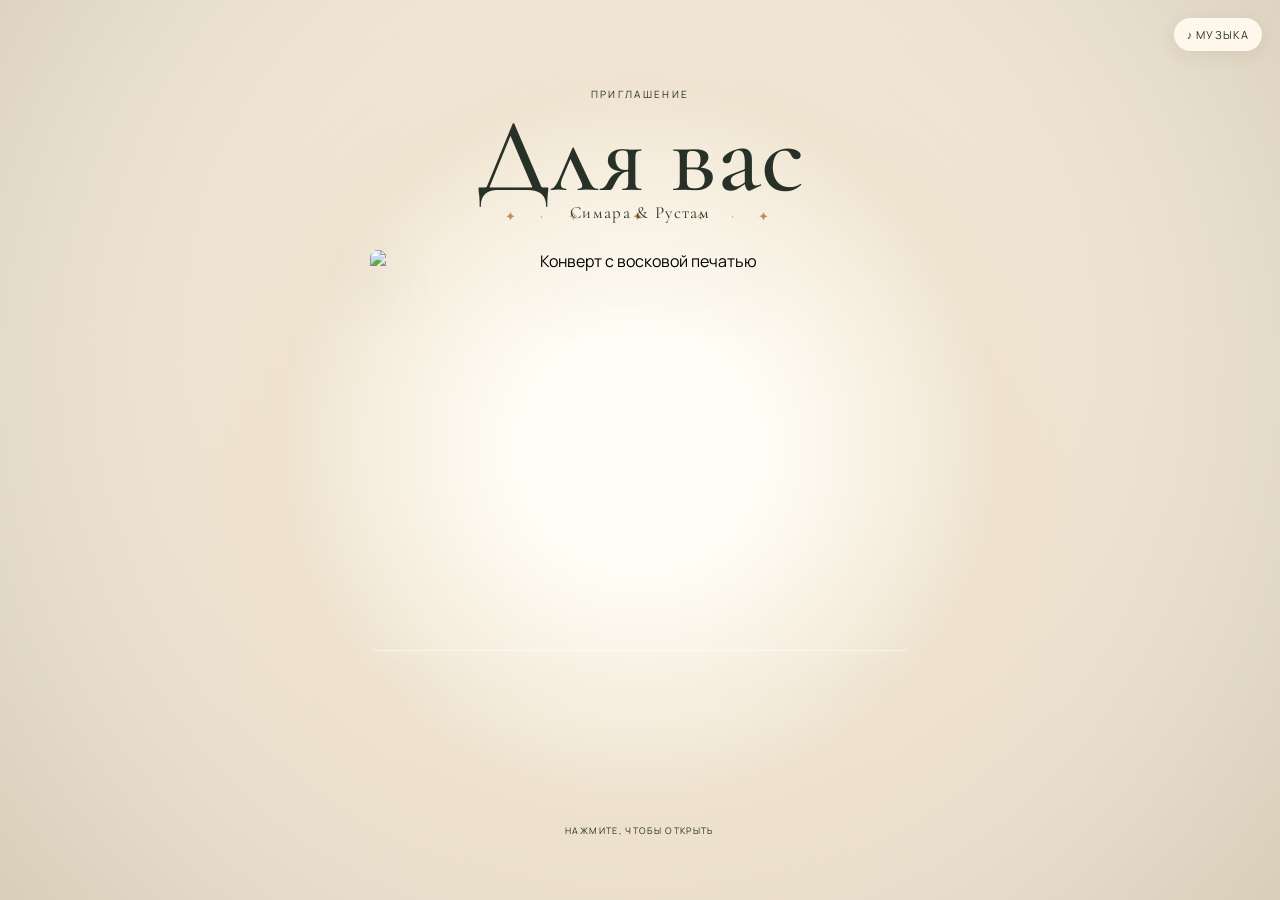
==== index.html @ 1f6d15ac "Add files via upload" ====
<!doctype html>
<html lang="ru">
<head>
    <meta charset="utf-8">
    <meta name="viewport" content="width=device-width,initial-scale=1">
    <meta name="theme-color" content="#f5f0e8">
    <title>Симара & Рустам</title>
    <link rel="preconnect" href="https://fonts.googleapis.com">
    <link rel="preconnect" href="https://fonts.gstatic.com" crossorigin>
    <link href="https://fonts.googleapis.com/css2?family=Cormorant+Garamond:ital,wght@0,400;0,500;0,600;1,400&family=Manrope:wght@400;500&display=swap" rel="stylesheet">
    <link rel="stylesheet" href="styles.css">
    <style>
        /* Глобальные адаптивные настройки */
        * {
            box-sizing: border-box;
        }
        
        .event-details {
            background: linear-gradient(135deg, rgba(245, 240, 232, 0.95), rgba(232, 224, 214, 0.95));
            border-radius: 20px;
            padding: 2.5rem 2rem;
            margin: 1.5rem auto;
            max-width: 500px;
            width: 90%;
            border: 2px solid #d4c5b5;
            box-shadow: 0 8px 32px rgba(0, 0, 0, 0.08);
            position: relative;
        }
        .event-details::before {
            content: '✦';
            position: absolute;
            top: -15px;
            left: 50%;
            transform: translateX(-50%);
            background: #f5f0e8;
            padding: 0 15px;
            font-size: 24px;
            color: #b8a89a;
        }
        .event-item {
            padding: 0.8rem 0;
            border-bottom: 1px solid rgba(184, 168, 154, 0.2);
        }
        .event-item:last-child {
            border-bottom: none;
        }
        .event-label {
            font-family: 'Manrope', sans-serif;
            font-size: 11px;
            letter-spacing: 2px;
            text-transform: uppercase;
            color: #9a8a7a;
            display: block;
            margin-bottom: 0.2rem;
        }
        .event-date {
            font-size: 1.4rem;
            font-weight: 500;
            color: #2c2420;
            display: block;
        }
        .event-time {
            font-size: 1.1rem;
            font-weight: 400;
            color: #5a4e42;
            display: inline-block;
            margin-right: 12px;
        }
        .event-place {
            font-size: 1.1rem;
            font-weight: 400;
            color: #5a4e42;
            display: inline-block;
        }
        .event-divider {
            display: block;
            text-align: center;
            font-size: 20px;
            color: #d4c5b5;
            margin: 0.2rem 0;
            letter-spacing: 8px;
        }
        .family-name {
            font-size: 1.6rem;
            font-weight: 500;
            color: #2c2420;
            text-align: center;
            padding-top: 0.8rem;
            margin-top: 0.8rem;
            border-top: 2px solid #d4c5b5;
            letter-spacing: 1px;
            font-family: 'Cormorant Garamond', serif;
            font-style: italic;
        }
        .family-name span {
            color: #b8a89a;
            font-weight: 300;
        }

        /* Секция с обращением — адаптивная и по центру */
        .evening-section {
            display: flex;
            align-items: center;
            justify-content: center;
            min-height: 70vh;
            width: 100%;
            padding: 2rem;
            position: relative;
        }
        .evening-section .bg-img {
            position: absolute;
            inset: 0;
            width: 100%;
            height: 100%;
            object-fit: cover;
            z-index: 0;
        }
        .evening-section .veil-overlay {
            position: absolute;
            inset: 0;
            background: rgba(40, 30, 20, 0.5);
            z-index: 1;
        }
        .center-message {
            max-width: 580px;
            width: 100%;
            padding: 2.5rem 2rem 2rem;
            background: rgba(255, 248, 240, 0.10);
            backdrop-filter: blur(4px);
            -webkit-backdrop-filter: blur(4px);
            border-radius: 28px;
            border: 1px solid rgba(255, 248, 240, 0.12);
            text-align: center;
            margin: 0 auto;
            position: relative;
            z-index: 2;
        }
        .center-message .label {
            font-family: 'Manrope', sans-serif;
            font-size: 12px;
            letter-spacing: 4px;
            text-transform: uppercase;
            color: rgba(255, 248, 240, 0.5);
            display: block;
            margin-bottom: 0.8rem;
        }
        .center-message p {
            font-family: 'Manrope', sans-serif;
            font-size: 1.05rem;
            color: rgba(255, 248, 240, 0.85);
            line-height: 1.9;
            font-weight: 300;
            letter-spacing: 0.3px;
            margin: 0.6rem 0;
        }
        .center-message .quote {
            font-family: 'Cormorant Garamond', serif;
            font-size: 1.8rem;
            font-style: italic;
            color: #f5f0e8;
            display: block;
            margin: 1rem 0 0.8rem;
            letter-spacing: 2px;
            line-height: 1.3;
        }
        .center-message .divider-line {
            display: block;
            color: rgba(255, 248, 240, 0.2);
            font-size: 1.2rem;
            letter-spacing: 10px;
            margin: 0.8rem 0;
        }
        .center-message .final-line {
            font-size: 0.95rem;
            opacity: 0.7;
            margin-top: 0.4rem;
        }

        /* АДАПТАЦИЯ ПОД ТЕЛЕФОН */
        @media (max-width: 600px) {
            .event-details {
                padding: 1.8rem 1.2rem;
                width: 95%;
            }
            .event-date {
                font-size: 1.2rem;
            }
            .event-time, .event-place {
                font-size: 1rem;
                display: block;
                margin-right: 0;
            }
            .family-name {
                font-size: 1.3rem;
            }
            
            .evening-section {
                min-height: 60vh;
                padding: 1rem;
            }
            .center-message {
                padding: 1.5rem 1.2rem 1.2rem;
                border-radius: 20px;
            }
            .center-message p {
                font-size: 0.95rem;
                line-height: 1.7;
            }
            .center-message .quote {
                font-size: 1.4rem;
                margin: 0.6rem 0;
            }
            .center-message .label {
                font-size: 10px;
                letter-spacing: 3px;
            }
            .center-message .divider-line {
                font-size: 1rem;
                letter-spacing: 6px;
            }
            .center-message .final-line {
                font-size: 0.9rem;
            }
            
            .photos figure {
                flex: 1 1 100%;
                max-width: 100%;
            }
            .photos figure img {
                height: 180px;
            }
            .copy h2 {
                font-size: 2rem !important;
            }
            .final-copy h2 {
                font-size: 2.2rem !important;
            }
            .wish-card {
                padding: 2rem 1.2rem !important;
            }
            .details p {
                font-size: 1rem !important;
            }
        }

        @media (max-width: 400px) {
            .center-message p {
                font-size: 0.85rem;
            }
            .center-message .quote {
                font-size: 1.2rem;
            }
            .event-date {
                font-size: 1rem;
            }
            .family-name {
                font-size: 1.1rem;
            }
        }
    </style>
</head>
<body>
    <button class="music" id="music" aria-label="Включить музыку">♪ <span>музыка</span></button>
    <main>
        <section class="hero">
            <div class="glow"></div>
            <div class="flora left"></div>
            <div class="flora right"></div>
            <div class="stars" aria-hidden="true">✦　·　✧　·　✦　·　✧　·　✦</div>
            <header>
                <span>приглашение</span>
                <h1>Для вас</h1>
                <p>Симара &amp; Рустам</p>
            </header>
            <button class="envelope" id="open" aria-label="Открыть приглашение">
                <img src="assets/navy-envelope.jpg" alt="Конверт с восковой печатью">
            </button>
            <small>нажмите, чтобы открыть</small>
        </section>

        <div id="story" hidden>
            <section class="scene opening">
                <img src="assets/golden-light.jpg" alt="Солнечный свет в высоких окнах">
                <div class="veil"></div>
                <div class="copy reveal">
                    <span>один особенный вечер</span>
                    <h2>Есть мгновения,<br><i>которые остаются<br>в сердце навсегда.</i></h2>
                    <p>И этот вечер мы мечтаем разделить с вами.</p>
                </div>
            </section>

            <section class="scene stairs">
                <img src="assets/grand-staircase.jpg" alt="Парадная лестница дворца">
                <div class="veil"></div>
                <div class="copy right reveal">
                    <span>следуйте за светом</span>
                    <h2>Вас ждёт<br><i>наша история.</i></h2>
                </div>
            </section>

            <section class="details reveal">
                <span>с любовью</span>
                <h2>Дорогие наши,</h2>
                <p>Мы приглашаем вас быть рядом<br>в дни, которые станут началом<br>нашей новой главы.</p>
                
                <div class="event-details">
                    <div class="event-item">
                        <span class="event-label">✦ Вечер</span>
                        <span class="event-date">19 сентября 2026</span>
                        <span class="event-time">9:00</span>
                        <span class="event-place">Тарбхонаи Шохон</span>
                    </div>
                    
                    <div class="event-divider">· ✦ ·</div>
                    
                    <div class="event-item">
                        <span class="event-label">✦ Свадьба</span>
                        <span class="event-date">22 сентября 2026</span>
                        <span class="event-time">18:00</span>
                        <span class="event-place">Тарбхонаи Зарафшон</span>
                    </div>
                    
                    <div class="family-name">
                        Оилаи Тураевхо <span>&</span> Махмудовхо
                    </div>
                </div>
                
                <b>✦</b>
            </section>

            <!-- СЕКЦИЯ С ОБРАЩЕНИЕМ — АДАПТИВНАЯ -->
            <section class="scene evening even-section" style="display:flex; align-items:center; justify-content:center; min-height:70vh; padding:2rem; position:relative;">
                <img src="assets/reception.jpg" alt="Свадебный ужин в саду" style="position:absolute; inset:0; width:100%; height:100%; object-fit:cover; z-index:0;">
                <div style="position:absolute; inset:0; background:rgba(40,30,20,0.5); z-index:1;"></div>
                
                <div class="center-message" style="position:relative; z-index:2;">
                    <span class="label">для вас</span>
                    <p>В этот вечер не будет строгих правил.<br>Будет только свет, тепло и искренность.</p>
                    <span class="quote">«Самое важное — это вы рядом»</span>
                    <p>Мы хотим, чтобы каждый из вас чувствовал себя<br>не просто гостем, а частью нашей большой истории.</p>
                    <span class="divider-line">— ✦ —</span>
                    <p class="final-line">Приходите с открытым сердцем —<br>остальное сделает этот вечер.</p>
                </div>
            </section>
            <!-- КОНЕЦ СЕКЦИИ С ОБРАЩЕНИЕМ -->

            <section class="gallery">
                <div class="reveal">
                    <span>воспоминания</span>
                    <h2>Наша маленькая<br><i>история любви</i></h2>
                </div>
                <div class="photos">
                    <figure><img src="assets/couple.jpg" alt="Пара в саду"><figcaption>вместе — всегда</figcaption></figure>
                    <figure><img src="assets/golden-light.jpg" alt="Золотой свет"><figcaption>свет нашего дня</figcaption></figure>
                    <figure><img src="assets/reception.jpg" alt="Вечерняя площадка"><figcaption>вечер для близких</figcaption></figure>
                </div>
            </section>

            <section class="wish">
                <div class="wish-card reveal">
                    <span>пожелание для вас</span>
                    <h2>Пусть в этот вечер<br><i>всё будет о любви.</i></h2>
                    <p>О тёплых объятиях, искренних словах, смехе до слёз и воспоминаниях, к которым захочется возвращаться снова и снова.</p>
                    <b>Симара &amp; Рустам</b>
                </div>
            </section>

            <section class="final">
                <img src="assets/couple.jpg" alt="Симара и Рустам">
                <div class="final-shade"></div>
                <div class="final-copy reveal">
                    <span>до скорой встречи</span>
                    <h2>Будем ждать<br><i>вас.</i></h2>
                    <button id="rsvp">Подтвердить присутствие</button>
                    <small>Пожалуйста, сообщите нам до 10 сентября</small>
                </div>
            </section>
        </div>
    </main>

    <dialog id="dialog">
        <button class="close">×</button>
        <span>Спасибо</span>
        <h2>До встречи!</h2>
        <p>Мы будем очень рады разделить этот день с вами.</p>
        <a href="mailto:hello@example.com?subject=Подтверждение%20присутствия">Написать нам</a>
    </dialog>

    <script src="script.js"></script>
</body>
</html>
---- styles.css ----
:root{--ink:#283127;--cream:#f5f0e8;--gold:#bc9056;--serif:'Cormorant Garamond',Georgia,serif;--sans:Manrope,Arial,sans-serif}*{box-sizing:border-box}body{margin:0;background:var(--cream);color:var(--ink);font-family:var(--sans)}button{font:inherit}.music{position:fixed;z-index:30;right:18px;top:18px;border:0;border-radius:20px;padding:9px 13px;background:#fffaf0e8;color:var(--ink);font-size:11px;letter-spacing:.1em;text-transform:uppercase;cursor:pointer;box-shadow:0 4px 18px #55452a16}.music.playing{color:#a36f2e}.hero{min-height:100svh;position:relative;display:grid;place-items:center;overflow:hidden;background:linear-gradient(140deg,#f7f4eb,#e8e0d1)}.glow{position:absolute;width:110vmax;height:110vmax;border-radius:50%;background:radial-gradient(circle,#fffdf5 0 12%,#e9d9bd80 36%,transparent 65%);animation:breathe 9s ease-in-out infinite}.flora{position:absolute;width:46vw;max-width:440px;height:72%;bottom:-12%;background:url('assets/green-wallpaper.jpg') bottom/cover;opacity:.82;filter:saturate(.75);mask-image:radial-gradient(ellipse at 50% 60%,#000 33%,transparent 72%)}.flora.left{left:-14%;transform:rotate(-13deg)}.flora.right{right:-14%;transform:scaleX(-1) rotate(-13deg)}.stars{position:absolute;z-index:2;top:23%;color:#b89058;letter-spacing:.45em;font-size:13px;animation:float 7s ease-in-out infinite}header{z-index:3;position:absolute;top:10%;text-align:center}header span,.copy span,.details>span,.gallery span,.wish span,.final-copy span,dialog span{text-transform:uppercase;letter-spacing:.23em;font-size:10px}header h1{font:500 clamp(57px,10vw,105px)/.75 var(--serif);margin:15px 0 5px}header p{font:400 17px var(--serif);letter-spacing:.08em;margin:0}.envelope{z-index:3;padding:0;border:0;background:transparent;width:min(76vw,500px);cursor:pointer;filter:drop-shadow(0 26px 20px #3d302230);transition:transform .6s,filter .6s}.envelope:hover{transform:translateY(-7px) rotate(-1.2deg);filter:drop-shadow(0 36px 24px #3d302244)}.envelope img{display:block;width:100%;aspect-ratio:1.38;object-fit:cover;object-position:center 44%;border-radius:2px}.hero>small{position:absolute;z-index:3;bottom:7%;letter-spacing:.15em;text-transform:uppercase;font-size:9px}.scene{min-height:100svh;position:relative;overflow:hidden}.scene>img,.final>img{position:absolute;inset:0;width:100%;height:100%;object-fit:cover;animation:zoom 16s ease-out both}.veil,.final-shade{position:absolute;inset:0;background:linear-gradient(90deg,#111c15c9,transparent 70%)}.warm{background:linear-gradient(90deg,#26180ed0,transparent 70%)}.copy{position:absolute;z-index:2;top:50%;left:clamp(25px,11vw,170px);transform:translateY(-50%);max-width:650px;color:#fffaf0;text-shadow:0 2px 18px #0008}.copy.right{left:auto;right:clamp(25px,11vw,170px);text-align:right}.copy h2,.details h2,.gallery h2,.wish h2,.final h2,dialog h2{font:500 clamp(47px,7vw,85px)/.8 var(--serif);margin:18px 0}.copy p{font:400 clamp(20px,2vw,28px)/1.15 var(--serif)}.details{min-height:82svh;display:grid;place-content:center;text-align:center;padding:60px 24px;background:linear-gradient(145deg,#faf7ef,#e7ddcd)}.details p,.wish p{font:400 clamp(21px,3vw,31px)/1.15 var(--serif)}.details b{color:var(--gold);font-size:22px;margin:20px}.details strong{display:block;margin:5px;font:500 clamp(17px,2vw,23px) var(--serif);letter-spacing:.04em}.schedule>div{border-top:1px solid #efddba;margin-top:28px}.schedule p{margin:0;padding:11px 0;border-bottom:1px solid #efddba99;font:400 17px var(--serif)}.schedule b{display:inline-block;width:72px;color:#edca8e}.gallery{padding:clamp(75px,11vw,140px) 8%;background:#f7f2e9}.gallery>div:first-child{text-align:center}.photos{display:grid;grid-template-columns:repeat(3,1fr);gap:18px;max-width:1000px;margin:48px auto 0}.photos figure{margin:0}.photos img{width:100%;aspect-ratio:.76;object-fit:cover;display:block;box-shadow:0 17px 30px #392a1d1c}.photos figure:nth-child(2){margin-top:42px}.photos figcaption{text-align:center;font:italic 18px var(--serif);padding:13px 0}.wish{min-height:87svh;display:grid;place-items:center;padding:55px 22px;background:url('assets/golden-light.jpg') center/cover}.wish-card{max-width:690px;text-align:center;padding:clamp(45px,8vw,92px) clamp(24px,7vw,70px);background:#fffaf0e6;backdrop-filter:blur(5px);box-shadow:0 25px 55px #28190d45}.wish-card b{font:italic 27px var(--serif);color:#a4753f}.final{min-height:100svh;display:grid;place-items:center;position:relative;overflow:hidden}.final-shade{background:linear-gradient(0deg,#172017d9,transparent 70%)}.final-copy{z-index:2;align-self:end;text-align:center;color:#fffaf0;padding:70px 22px}.final-copy h2{font-size:clamp(55px,9vw,100px)}.final-copy button{border:0;background:#fff5e5;color:#263126;padding:15px 23px;letter-spacing:.12em;text-transform:uppercase;font-size:10px;cursor:pointer}.final-copy small{display:block;margin-top:17px;font-size:9px;letter-spacing:.04em}.reveal{opacity:0;transform:translateY(28px);transition:opacity .9s,transform .9s}.reveal.visible{opacity:1;transform:none}@keyframes zoom{from{scale:1.04}to{scale:1.13}}@keyframes breathe{50%{scale:1.08;opacity:.75}}@keyframes float{50%{translate:0 -13px;opacity:.55}}dialog{border:0;padding:50px;max-width:390px;text-align:center;color:var(--ink);background:#fffaf0;box-shadow:0 30px 100px #0008}dialog::backdrop{background:#142019bb}.close{position:absolute;right:12px;top:8px;border:0;background:none;font-size:27px;cursor:pointer}dialog p{font:400 21px/1.15 var(--serif)}dialog a{font-size:10px;letter-spacing:.12em;text-transform:uppercase;color:var(--ink);border-bottom:1px solid var(--gold);padding:8px;text-decoration:none}@media(max-width:600px){.flora{width:64vw;bottom:-14%}.stars{top:25%;font-size:10px}.copy,.copy.right{left:24px;right:24px;top:auto;bottom:10%;transform:none;text-align:left}.veil{background:linear-gradient(0deg,#121b14df,transparent 75%)}.copy h2{font-size:52px}.details{min-height:76svh}.photos{gap:10px;margin-top:33px}.photos figcaption{font-size:14px}.photos figure:nth-child(2){margin-top:26px}.wish{min-height:78svh}.wish-card{padding:44px 25px}.final>img{object-position:48% center}.music{right:12px;top:12px}.music span{display:none}}
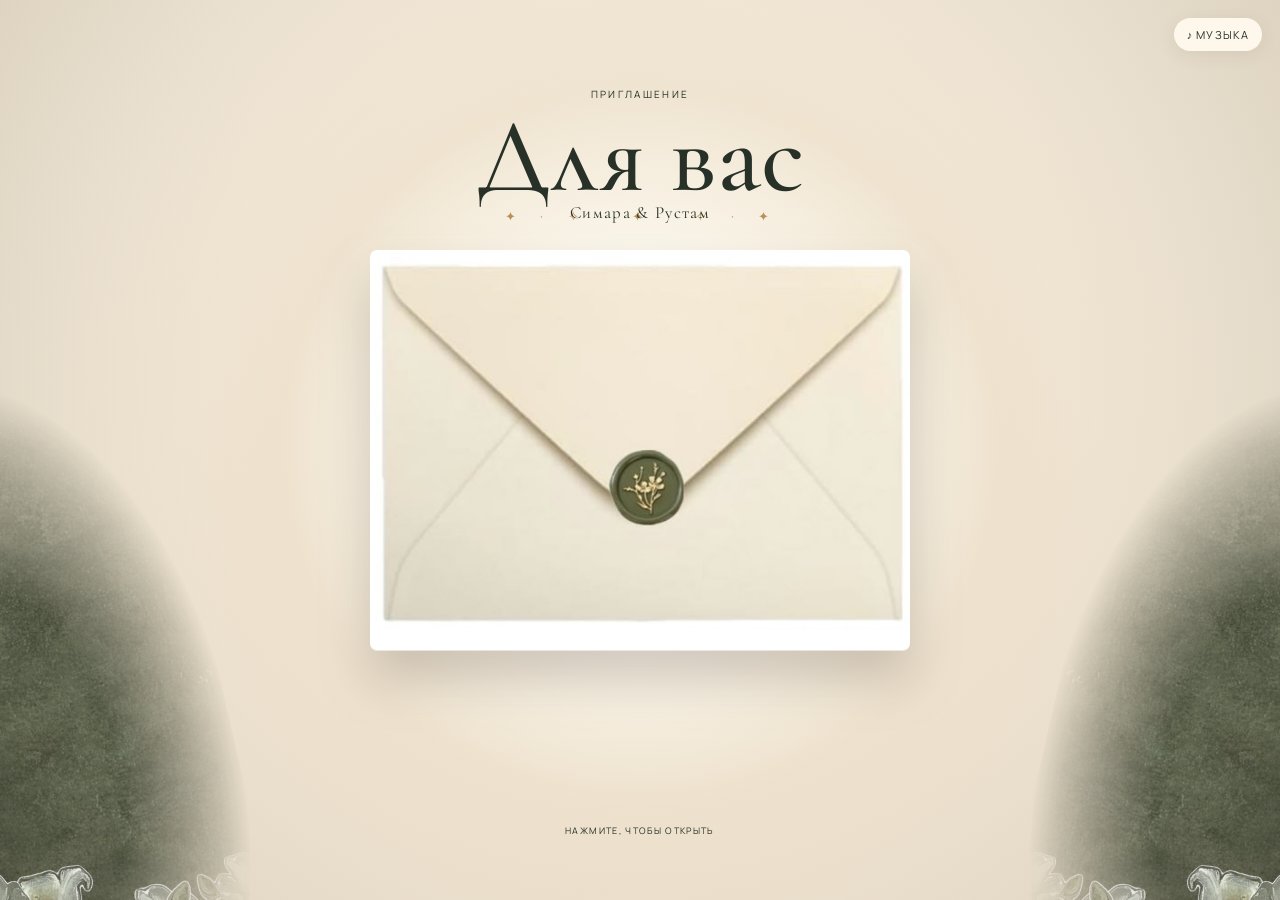
==== commit 1346f9b4: "Update index.html" ====
--- a/index.html
+++ b/index.html
@@ -10,7 +10,6 @@
     <link href="https://fonts.googleapis.com/css2?family=Cormorant+Garamond:ital,wght@0,400;0,500;0,600;1,400&family=Manrope:wght@400;500&display=swap" rel="stylesheet">
     <link rel="stylesheet" href="styles.css">
     <style>
-        /* Глобальные адаптивные настройки */
         * {
             box-sizing: border-box;
         }
@@ -97,7 +96,6 @@
             font-weight: 300;
         }
 
-        /* Секция с обращением — адаптивная и по центру */
         .evening-section {
             display: flex;
             align-items: center;
@@ -176,7 +174,6 @@
             margin-top: 0.4rem;
         }
 
-        /* АДАПТАЦИЯ ПОД ТЕЛЕФОН */
         @media (max-width: 600px) {
             .event-details {
                 padding: 1.8rem 1.2rem;
@@ -307,17 +304,8 @@
                     <div class="event-item">
                         <span class="event-label">✦ Вечер</span>
                         <span class="event-date">19 сентября 2026</span>
-                        <span class="event-time">9:00</span>
-                        <span class="event-place">Тарбхонаи Шохон</span>
-                    </div>
-                    
-                    <div class="event-divider">· ✦ ·</div>
-                    
-                    <div class="event-item">
-                        <span class="event-label">✦ Свадьба</span>
-                        <span class="event-date">22 сентября 2026</span>
-                        <span class="event-time">18:00</span>
-                        <span class="event-place">Тарбхонаи Зарафшон</span>
+                        <span class="event-time">8:00</span>
+                        <span class="event-place">Тарабхонаи Шохон</span>
                     </div>
                     
                     <div class="family-name">
@@ -328,7 +316,6 @@
                 <b>✦</b>
             </section>
 
-            <!-- СЕКЦИЯ С ОБРАЩЕНИЕМ — АДАПТИВНАЯ -->
             <section class="scene evening even-section" style="display:flex; align-items:center; justify-content:center; min-height:70vh; padding:2rem; position:relative;">
                 <img src="assets/reception.jpg" alt="Свадебный ужин в саду" style="position:absolute; inset:0; width:100%; height:100%; object-fit:cover; z-index:0;">
                 <div style="position:absolute; inset:0; background:rgba(40,30,20,0.5); z-index:1;"></div>
@@ -342,7 +329,6 @@
                     <p class="final-line">Приходите с открытым сердцем —<br>остальное сделает этот вечер.</p>
                 </div>
             </section>
-            <!-- КОНЕЦ СЕКЦИИ С ОБРАЩЕНИЕМ -->
 
             <section class="gallery">
                 <div class="reveal">
@@ -383,9 +369,8 @@
         <span>Спасибо</span>
         <h2>До встречи!</h2>
         <p>Мы будем очень рады разделить этот день с вами.</p>
-        <a href="mailto:hello@example.com?subject=Подтверждение%20присутствия">Написать нам</a>
     </dialog>
 
     <script src="script.js"></script>
 </body>
-</html>+</html>
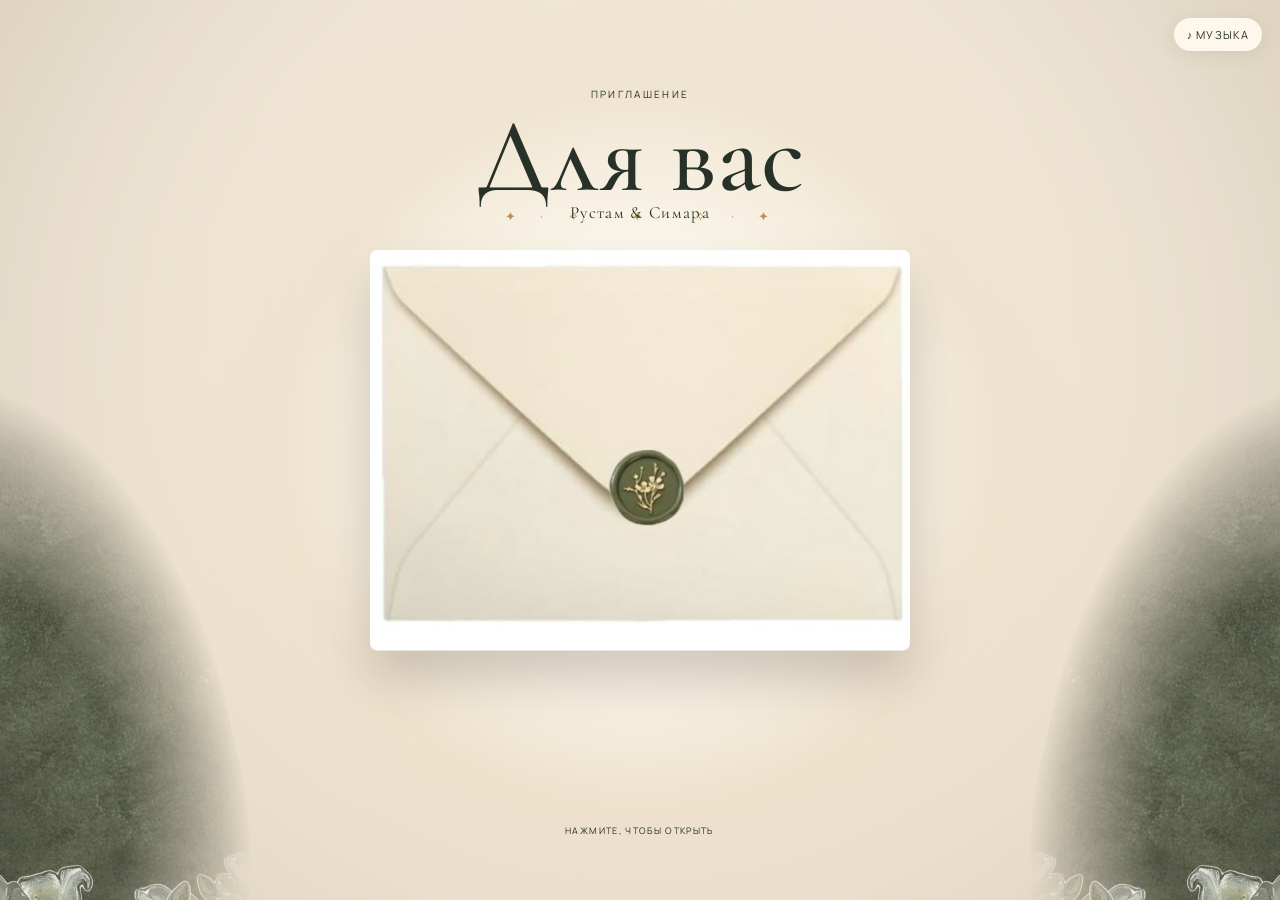
==== commit 2f12a86a: "Update index.html" ====
--- a/index.html
+++ b/index.html
@@ -4,7 +4,7 @@
     <meta charset="utf-8">
     <meta name="viewport" content="width=device-width,initial-scale=1">
     <meta name="theme-color" content="#f5f0e8">
-    <title>Симара & Рустам</title>
+    <title> Рустам & Симара </title>
     <link rel="preconnect" href="https://fonts.googleapis.com">
     <link rel="preconnect" href="https://fonts.gstatic.com" crossorigin>
     <link href="https://fonts.googleapis.com/css2?family=Cormorant+Garamond:ital,wght@0,400;0,500;0,600;1,400&family=Manrope:wght@400;500&display=swap" rel="stylesheet">
@@ -267,7 +267,7 @@
             <header>
                 <span>приглашение</span>
                 <h1>Для вас</h1>
-                <p>Симара &amp; Рустам</p>
+                <p>Рустам & Симара</p>
             </header>
             <button class="envelope" id="open" aria-label="Открыть приглашение">
                 <img src="assets/navy-envelope.jpg" alt="Конверт с восковой печатью">
@@ -347,7 +347,7 @@
                     <span>пожелание для вас</span>
                     <h2>Пусть в этот вечер<br><i>всё будет о любви.</i></h2>
                     <p>О тёплых объятиях, искренних словах, смехе до слёз и воспоминаниях, к которым захочется возвращаться снова и снова.</p>
-                    <b>Симара &amp; Рустам</b>
+                    <b>Рустам &amp; Симара</b>
                 </div>
             </section>
 
